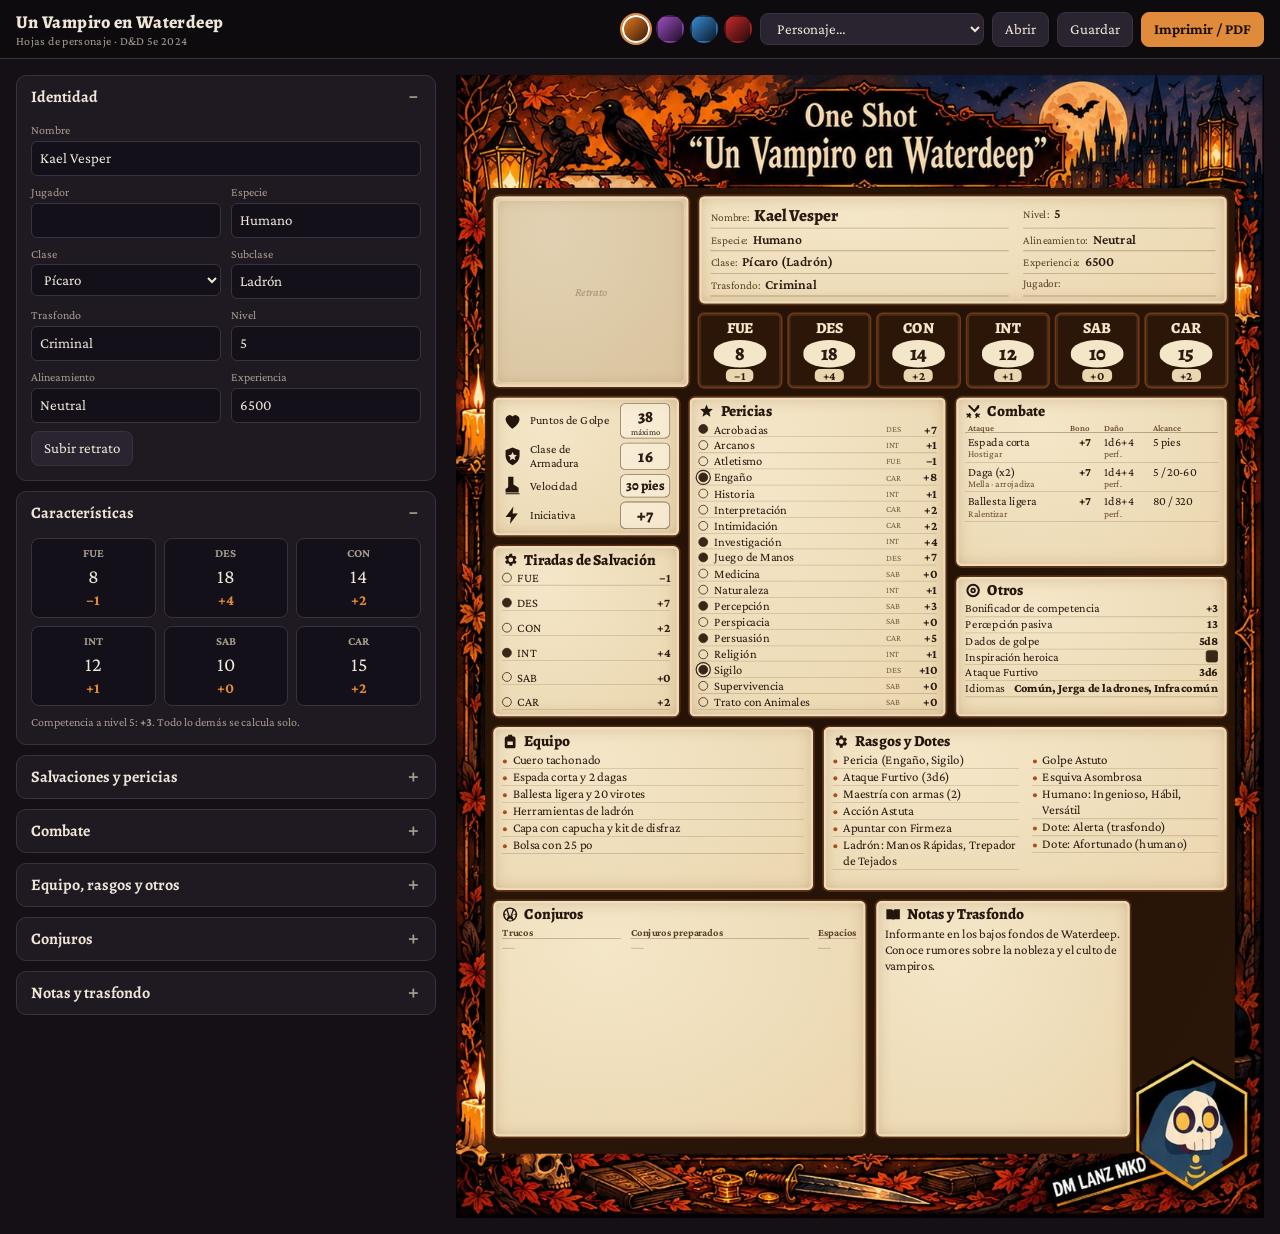
==== waterdeep/index.html @ 4fb5950d "Hojas de personaje rellenables: Un Vampiro en Waterdeep (5e 2024) Página en /waterdeep/: formulario " ====
<!doctype html>
<html lang="es">
<head>
<meta charset="utf-8">
<meta name="viewport" content="width=device-width,initial-scale=1">
<title>Hojas · Un Vampiro en Waterdeep</title>
<meta name="description" content="Hojas de personaje rellenables (D&D 5e 2024) para el one shot de Halloween de DM Lanz MKD.">
<meta name="robots" content="noindex">
<link rel="preconnect" href="https://fonts.googleapis.com">
<link rel="preconnect" href="https://fonts.gstatic.com" crossorigin>
<link href="https://fonts.googleapis.com/css2?family=Alegreya:wght@700;800&family=Crimson+Pro:ital,wght@0,400;0,600;0,700;1,400&display=swap" rel="stylesheet">
<link rel="stylesheet" href="hoja.css">
</head>
<body data-tab="editar">
<header class="bar">
  <h1>Un Vampiro en Waterdeep<small>Hojas de personaje · D&amp;D 5e 2024</small></h1>
  <div class="swatches" role="group" aria-label="Diseño">
    <button class="sw naranja" data-t="naranja" title="Naranja"></button>
    <button class="sw morado" data-t="morado" title="Morado"></button>
    <button class="sw azul" data-t="azul" title="Azul"></button>
    <button class="sw rojo" data-t="rojo" title="Rojo"></button>
  </div>
  <select class="btn" id="pregen" aria-label="Cargar personaje">
    <option value="">Personaje…</option>
    <option value="kael">Kael Vesper · Pícaro</option>
    <option value="seraphine">Seraphine Dathen · Clériga</option>
    <option value="aldric">Aldric Morn · Mago</option>
    <option value="thorne">Thorne Althar · Paladín</option>
    <option value="nueva">Hoja en blanco</option>
  </select>
  <button class="btn" id="btnLoad">Abrir</button>
  <button class="btn" id="btnSave">Guardar</button>
  <button class="btn pri" id="btnPrint">Imprimir / PDF</button>
  <div class="tabs">
    <button class="btn" data-tab="editar" aria-pressed="true">Editar</button>
    <button class="btn" data-tab="hoja" aria-pressed="false">Ver hoja</button>
  </div>
</header>
<main class="wrap">
  <section class="form" id="form"></section>
  <section class="view"><div class="stage" id="stage"><div class="sheet" id="sheet"></div></div></section>
</main>
<input type="file" id="jsonFile" accept=".json,application/json" hidden>
<input type="file" id="retFile" accept="image/*" hidden>
<script src="datos.js"></script>
<script src="hoja.js"></script>
</body>
</html>
---- waterdeep/hoja.css ----
/* ===== Hojas de personaje · Un Vampiro en Waterdeep ===== */
:root{
  --ui-bg:#141016; --ui-panel:#1f1a22; --ui-line:#3a3140; --ui-text:#efe6d8; --ui-dim:#a89c8e; --ui-acc:#e08a3c;
  --perg:#f4e6c8; --perg2:#ead6ae;
}
*{box-sizing:border-box}
html,body{margin:0}
body{background:var(--ui-bg);color:var(--ui-text);font:15px/1.4 "Crimson Pro",Georgia,serif}
button,input,select,textarea{font:inherit;color:inherit}

/* ---------- barra ---------- */
.bar{position:sticky;top:0;z-index:20;display:flex;flex-wrap:wrap;gap:8px;align-items:center;padding:10px 16px;background:#0e0b10ee;border-bottom:1px solid var(--ui-line);backdrop-filter:blur(6px)}
.bar h1{font:800 18px "Alegreya",serif;margin:0 auto 0 0;letter-spacing:.02em}
.bar h1 small{display:block;font:400 12px "Crimson Pro",serif;color:var(--ui-dim)}
.btn{background:#2a2330;border:1px solid var(--ui-line);border-radius:8px;padding:6px 12px;cursor:pointer;white-space:nowrap}
.btn:hover{border-color:var(--ui-acc)}
.btn.pri{background:var(--ui-acc);border-color:var(--ui-acc);color:#1a0f06;font-weight:700}
select.btn{padding-right:28px}
.swatches{display:flex;gap:6px}
.sw{width:28px;height:28px;border-radius:50%;border:2px solid transparent;cursor:pointer;padding:0}
.sw[aria-pressed="true"]{border-color:#fff;box-shadow:0 0 0 2px var(--ui-acc)}
.sw.naranja{background:linear-gradient(135deg,#e07a24,#3b1a08)}
.sw.morado{background:linear-gradient(135deg,#9a4ec0,#24102c)}
.sw.azul{background:linear-gradient(135deg,#3a8ad0,#0b1a2c)}
.sw.rojo{background:linear-gradient(135deg,#c42a2a,#2a0a0a)}
.tabs{display:none;gap:6px;width:100%}
.tabs .btn{flex:1}
.tabs .btn[aria-pressed="true"]{background:var(--ui-acc);color:#1a0f06;border-color:var(--ui-acc)}

/* ---------- layout ---------- */
.wrap{display:grid;grid-template-columns:minmax(320px,420px) 1fr;gap:20px;padding:16px;max-width:1500px;margin:0 auto}
.form{display:flex;flex-direction:column;gap:10px}
.view{min-width:0}
.stage{position:relative;width:100%;max-width:900px;margin:0 auto}
@media (max-width:860px){
  .wrap{grid-template-columns:1fr;padding:12px 16px}
  .tabs{display:flex}
  body[data-tab="hoja"] .form{display:none}
  body[data-tab="editar"] .view{display:none}
}

/* ---------- formulario ---------- */
details.sec{background:var(--ui-panel);border:1px solid var(--ui-line);border-radius:10px;overflow:hidden}
details.sec>summary{cursor:pointer;padding:10px 14px;font:700 16px "Alegreya",serif;list-style:none;display:flex;justify-content:space-between}
details.sec>summary::after{content:"＋";color:var(--ui-dim)}
details.sec[open]>summary::after{content:"－"}
.sec .in{padding:4px 14px 14px;display:grid;grid-template-columns:1fr 1fr;gap:8px 10px}
.f{display:flex;flex-direction:column;gap:2px;min-width:0}
.f.full{grid-column:1/-1}
.f>span{font-size:12px;color:var(--ui-dim)}
.f input,.f select,.f textarea{background:#14101a;border:1px solid var(--ui-line);border-radius:6px;padding:6px 8px;width:100%}
.f textarea{min-height:76px;resize:vertical}
.f input:focus,.f select:focus,.f textarea:focus{outline:none;border-color:var(--ui-acc)}
.hint{grid-column:1/-1;font-size:12px;color:var(--ui-dim);margin:0}
.abil-in{grid-column:1/-1;display:grid;grid-template-columns:repeat(3,1fr);gap:8px}
.abil-in label{background:#14101a;border:1px solid var(--ui-line);border-radius:8px;padding:6px;text-align:center}
.abil-in b{display:block;font-size:12px;color:var(--ui-dim)}
.abil-in input{width:100%;text-align:center;font-size:20px;background:none;border:0;padding:0}
.abil-in i{font-style:normal;color:var(--ui-acc);font-weight:700}
.chk{display:flex;gap:6px;align-items:center;font-size:14px}
.skills-in{grid-column:1/-1;display:grid;grid-template-columns:1fr auto;gap:4px 8px;align-items:center}
.skills-in select{background:#14101a;border:1px solid var(--ui-line);border-radius:6px;padding:3px 6px}
.saves-in{grid-column:1/-1;display:grid;grid-template-columns:repeat(3,1fr);gap:4px}
.atk{grid-column:1/-1;border:1px solid var(--ui-line);border-radius:8px;padding:8px;display:grid;grid-template-columns:repeat(6,1fr);gap:6px}
.atk .f{grid-column:span 2}
.atk .f.w3{grid-column:span 3}
.atk .f.w6{grid-column:1/-1}
.atk .row-end{grid-column:1/-1;display:flex;justify-content:space-between;align-items:center}
.ret-ctrl{grid-column:1/-1;display:flex;gap:8px;align-items:center;flex-wrap:wrap}
.ret-ctrl input[type=range]{flex:1;min-width:90px}

/* ============ HOJA (diseño a 1000 × 1414 px) ============ */
.sheet{position:absolute;top:0;left:0;width:1000px;height:1414px;transform-origin:0 0;
  background:#000 center/100% 100% no-repeat;color:#2a1a10;font-family:"Crimson Pro",Georgia,serif;
  -webkit-print-color-adjust:exact;print-color-adjust:exact;overflow:hidden}
.t-naranja{--L:3.6;--R:96.4;--T:9.9;--B:94.4;--PB:93.1;--nx:83.6;--ink:#2b1608;--acc:#a8501b;background-image:url(img/naranja.jpg);
  --logo:polygon(91.2% 85.9%,98.2% 88.7%,98.2% 95.2%,91.2% 97.9%,87.7% 96.3%,73.6% 99%,72.5% 96.5%,84% 94.3%,84% 88.7%)}
.t-morado{--L:5.2;--R:96.4;--T:12.1;--B:90.4;--PB:89.9;--nx:80.3;--ink:#22102a;--acc:#7a3794;background-image:url(img/morado.jpg);
  --logo:polygon(88.5% 82.3%,96.5% 85.5%,96.5% 92.8%,88.5% 96.1%,82.3% 93.5%,66.5% 97.6%,64.7% 93.8%,80.6% 90.4%,80.6% 85.5%)}
.t-azul{--L:3.8;--R:96.9;--T:10.8;--B:95.5;--PB:92.8;--nx:84;--ink:#0b1a2c;--acc:#285f8f;background-image:url(img/azul.jpg);
  --logo:polygon(92.7% 86.8%,98.9% 89.2%,98.9% 94.7%,92.7% 97.4%,88.3% 95%,74.6% 98.3%,73.1% 95.5%,86.4% 92.1%,86.4% 89.2%)}
.t-rojo{--L:3.4;--R:96.1;--T:11;--B:96.3;--PB:95.9;--nx:83.4;--ink:#2a0a0a;--acc:#951b1b;background-image:url(img/rojo.jpg);
  --logo:polygon(90.8% 85.6%,96.7% 88.1%,96.7% 92.9%,98.2% 92.7%,99% 96.1%,84.7% 98.6%,83.7% 94.7%,84.8% 94.5%,84.8% 88.1%)}

/* capa oscura que tapa la plantilla original */
.base{position:absolute;left:calc(var(--L)*10px);top:calc(var(--T)*14.14px);
  width:calc((var(--R) - var(--L))*10px);height:calc((var(--B) - var(--T))*14.14px);
  background:radial-gradient(ellipse at 50% 40%,color-mix(in srgb,var(--ink) 80%,#000) 0%,var(--ink) 100%);border-radius:10px}
/* el logo del DM se vuelve a pintar encima, recortado con su forma */
.logo{position:absolute;inset:0;background:inherit;background-size:100% 100%;clip-path:var(--logo);z-index:2;pointer-events:none}
.area{position:absolute;left:calc(var(--L)*10px + 8px);top:calc(var(--T)*14.14px + 8px);
  width:calc((var(--R) - var(--L))*10px - 16px);height:calc((var(--PB) - var(--T))*14.14px - 8px);
  display:flex;flex-direction:column;gap:9px}
.row{display:flex;gap:9px;min-height:0}
.col{display:flex;flex-direction:column;gap:9px;min-width:0;min-height:0}
.r1{flex:21 1 0}.r2{flex:35 1 0}.r3{flex:18 1 0}.r4{flex:26 1 0}

.box{position:relative;min-height:0;min-width:0;display:flex;flex-direction:column;
  background:radial-gradient(ellipse at 30% 20%,var(--perg) 0%,var(--perg2) 100%);
  border:2px solid color-mix(in srgb,var(--acc) 55%,#000);border-radius:9px;
  box-shadow:inset 0 0 0 3px color-mix(in srgb,var(--perg) 70%,transparent),inset 0 0 18px rgba(120,70,20,.28);padding:7px 11px 8px}
.box h3{margin:0 0 3px;display:flex;align-items:center;gap:7px;font:800 19px/1.1 "Alegreya",serif;color:#24160c}
.box h3 svg,.ic{width:20px;height:20px;flex:none;fill:#24160c}
.fit{flex:1;min-height:0;overflow:hidden;font-size:16px;line-height:1.25}
.ul{margin:0;padding:0;list-style:none}
.ul li{position:relative;padding-left:13px;border-bottom:1px solid rgba(90,60,30,.22)}
.ul.two{columns:2;column-gap:16px}
.ul li{break-inside:avoid}
.ul li::before{content:"";position:absolute;left:1px;top:.55em;width:5px;height:5px;border-radius:50%;background:var(--acc)}
.empty{color:rgba(60,40,20,.35);font-style:italic}

/* retrato */
.portrait{width:27%;padding:6px;flex:none}
.portrait .ph{flex:1;border-radius:6px;overflow:hidden;background:rgba(90,60,30,.12);display:flex;align-items:center;justify-content:center}
.portrait img{width:100%;height:100%;object-fit:cover;display:block}
.portrait .ph span{font:italic 15px "Crimson Pro";color:rgba(60,40,20,.35)}

/* identidad */
.ident{flex:56 1 0;display:grid;grid-template-columns:1.55fr 1fr;gap:1px 18px;padding:8px 14px;align-content:center}
.ident div{display:flex;gap:6px;align-items:baseline;border-bottom:1px solid rgba(90,60,30,.35);min-width:0;padding:1px 0}
.ident em{font-style:normal;font-size:14px;color:#5a4128;flex:none}
.ident b{font-weight:600;font-size:17px;white-space:nowrap;overflow:hidden;text-overflow:ellipsis}
.ident .big b{font:800 21px "Alegreya",serif}

/* características */
.abils{flex:44 1 0;display:flex;gap:6px}
.ab{flex:1;background:var(--ink);border:2px solid color-mix(in srgb,var(--acc) 70%,#000);border-radius:8px;
  display:flex;flex-direction:column;align-items:center;justify-content:space-between;padding:4px 4px 6px;box-shadow:inset 0 0 0 2px rgba(255,220,160,.12)}
.ab b{font:800 19px "Alegreya",serif;color:var(--perg)}
.ab .sc{background:var(--perg);border-radius:50%/45%;width:70%;flex:1;max-height:48px;display:flex;align-items:center;justify-content:center;font:800 25px "Alegreya",serif;margin:2px 0}
.ab .md{background:var(--perg2);border-radius:6px;padding:0 10px;font:700 15px "Crimson Pro"}

/* vitales */
.vit{display:grid;grid-template-columns:1fr auto;gap:5px 8px;align-items:center;flex:none}
.vit .lb{display:flex;align-items:center;gap:8px;font-size:15px;line-height:1.1}
.vit .lb svg{width:26px;height:26px;fill:#24160c;flex:none}
.val{min-width:62px;text-align:center;border:1.5px solid rgba(70,45,25,.6);border-radius:7px;padding:2px 6px;font:800 21px "Alegreya",serif;background:rgba(255,250,235,.5)}
.val small{display:block;font:400 11px "Crimson Pro";margin-top:-2px}

/* listas con punto de competencia */
.lst{display:flex;flex-direction:column;justify-content:space-between;flex:1;min-height:0}
.lst div{display:flex;align-items:center;gap:7px;border-bottom:1px solid rgba(90,60,30,.22);line-height:1.15}
.lst .n{flex:1;white-space:nowrap;overflow:hidden;text-overflow:ellipsis}
.lst .a{font-size:11px;color:#7a5c3c;width:26px}
.lst .v{font-weight:700;width:30px;text-align:right}
.dot{width:12px;height:12px;border-radius:50%;border:1.5px solid #3a2616;flex:none}
.dot.on{background:#3a2616}
.dot.ex{background:#3a2616;box-shadow:0 0 0 2px var(--perg),0 0 0 3.5px #3a2616}
.sk{font-size:15.5px}
.sv{font-size:15.5px}

/* combate */
table.atk-t{width:100%;border-collapse:collapse;font-size:15px}
.atk-t th{font:600 11px "Crimson Pro";color:#6a4c2e;text-align:left;border-bottom:1px solid rgba(90,60,30,.45);padding:0 3px}
.atk-t td{padding:2px 3px;border-bottom:1px solid rgba(90,60,30,.22);vertical-align:top}
.atk-t td.b{font-weight:800;text-align:center}
.atk-t .sub{display:block;font-size:12px;color:#6a4c2e;line-height:1.1}
.otros div{display:flex;justify-content:space-between;gap:6px;border-bottom:1px solid rgba(90,60,30,.22)}
.otros b{font-weight:800}
.chkbox{display:inline-block;width:15px;height:15px;border:1.5px solid #3a2616;border-radius:3px;vertical-align:-2px}
.chkbox.on{background:#3a2616}

/* conjuros */
.spells{display:grid;grid-template-columns:1fr 1.5fr auto;gap:12px}
.spells h4{margin:0;font:700 13px "Crimson Pro";color:#5a4128;border-bottom:1px solid rgba(90,60,30,.4)}
.slots div{white-space:nowrap;display:flex;gap:6px;align-items:center}
.slots i{font-style:normal;font-size:13px;color:#5a4128;width:28px}
.slot{display:inline-block;width:12px;height:12px;border:1.5px solid #3a2616;border-radius:50%;margin-right:2px}
.spell-head{font-size:13px;color:#5a4128;margin:-2px 0 3px}
.spell-head b{color:#24160c}
.notas{white-space:pre-wrap}
.notes-box{margin-right:calc((var(--R) - var(--nx))*10px - 8px)}

/* ---------- impresión ---------- */
@page{size:A4;margin:0}
@media print{
  body{background:#fff}
  .bar,.form,.tabs{display:none!important}
  .wrap{display:block;padding:0;margin:0;max-width:none}
  .view{display:block!important}
  .stage{width:210mm!important;height:297mm!important;max-width:none;margin:0;overflow:hidden}
  .sheet{transform:scale(.7937)!important}
}
@media (max-width:860px){.bar{position:static}}
.abil-in input{-moz-appearance:textfield;appearance:textfield}
.abil-in input::-webkit-inner-spin-button{-webkit-appearance:none;margin:0}
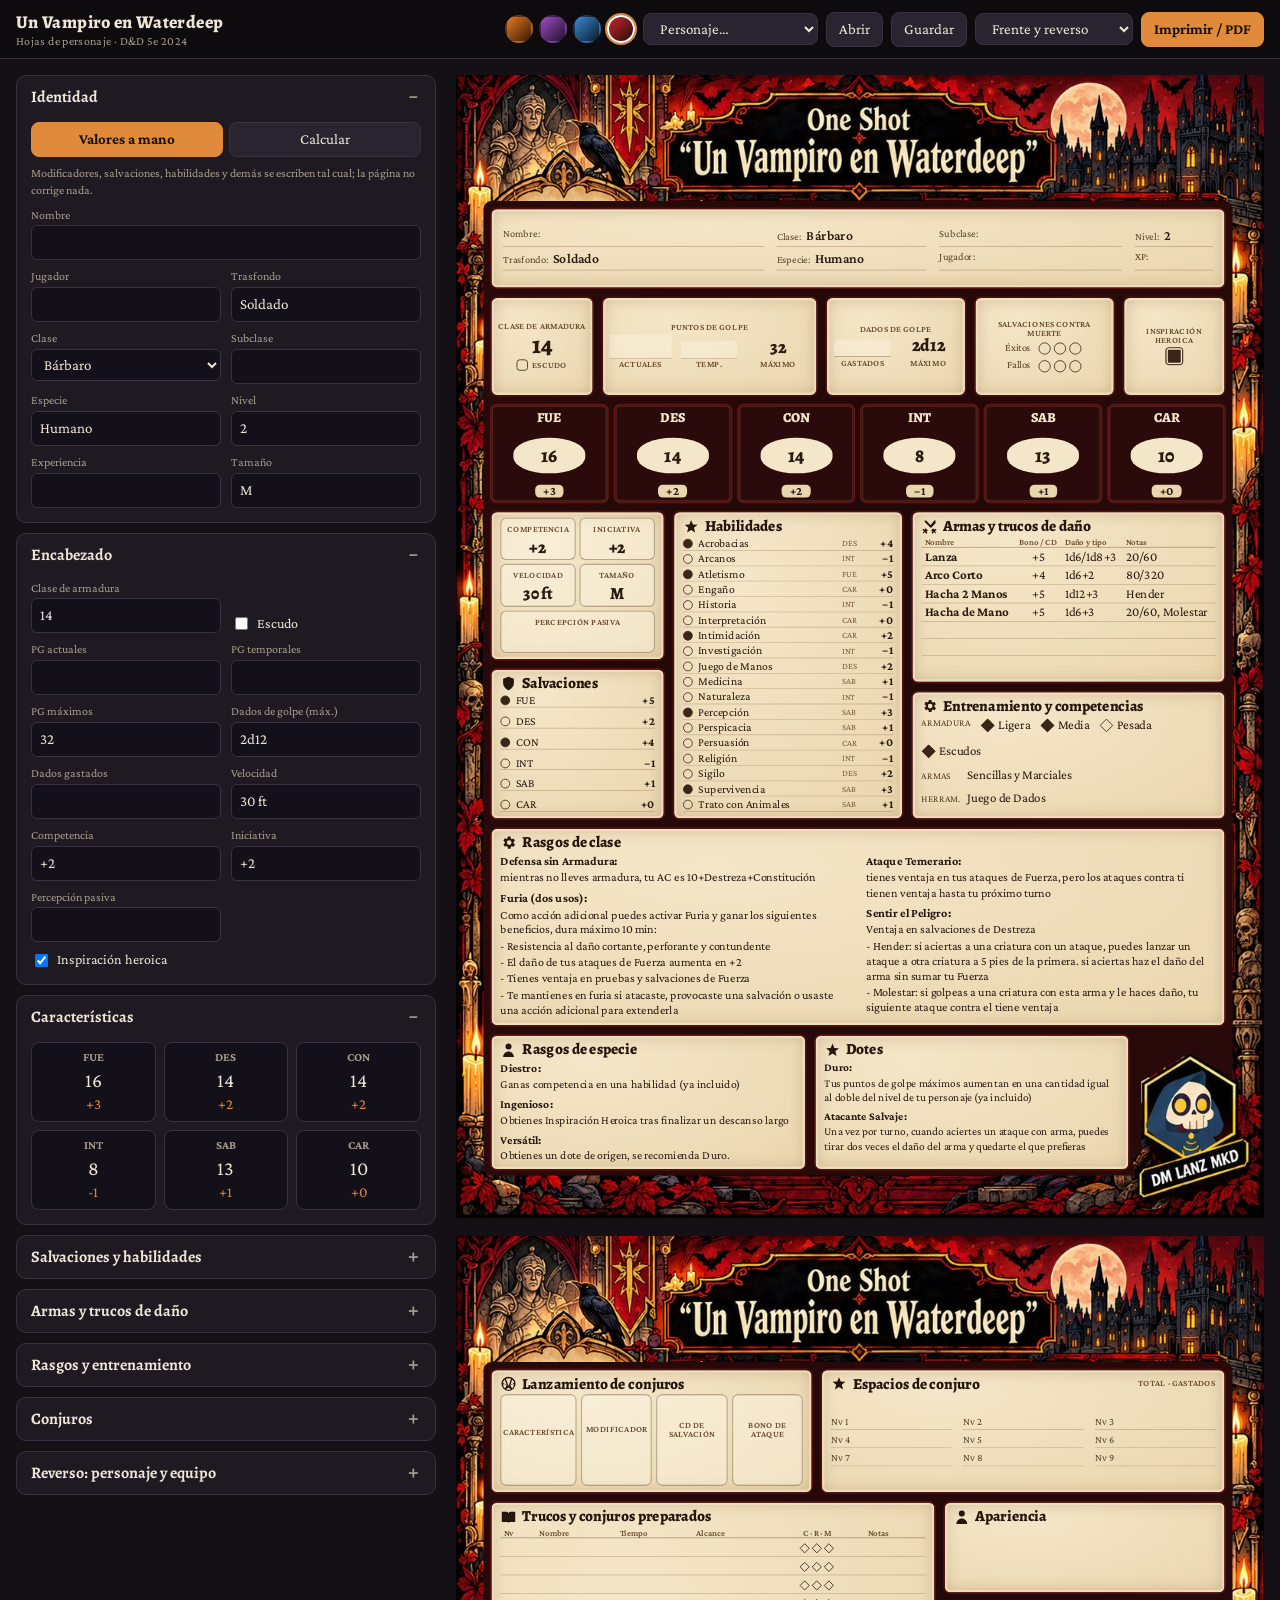
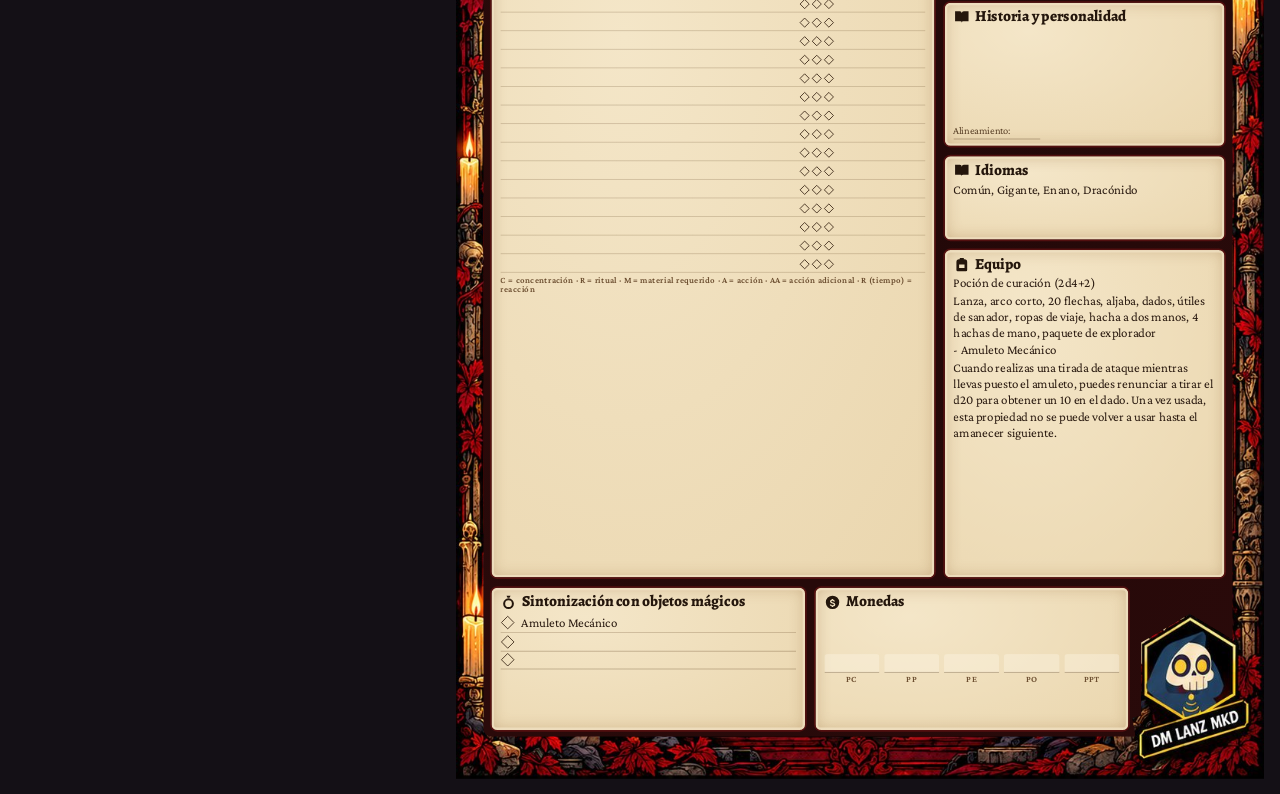
==== commit 079052bb: "Waterdeep: 6 pregenerados del DM tal cual, segunda hoja y sin retrato - Pregenerados de 'Equipo Nive" ====
--- a/waterdeep/index.html
+++ b/waterdeep/index.html
@@ -9,7 +9,7 @@
 <link rel="preconnect" href="https://fonts.googleapis.com">
 <link rel="preconnect" href="https://fonts.gstatic.com" crossorigin>
 <link href="https://fonts.googleapis.com/css2?family=Alegreya:wght@700;800&family=Crimson+Pro:ital,wght@0,400;0,600;0,700;1,400&display=swap" rel="stylesheet">
-<link rel="stylesheet" href="hoja.css">
+<link rel="stylesheet" href="hoja.css?v=2">
 </head>
 <body data-tab="editar">
 <header class="bar">
@@ -22,14 +22,19 @@
   </div>
   <select class="btn" id="pregen" aria-label="Cargar personaje">
     <option value="">Personaje…</option>
-    <option value="kael">Kael Vesper · Pícaro</option>
-    <option value="seraphine">Seraphine Dathen · Clériga</option>
-    <option value="aldric">Aldric Morn · Mago</option>
-    <option value="thorne">Thorne Althar · Paladín</option>
+    <option value="soldado">Bárbaro · Soldado</option>
+    <option value="charlatan">Pícaro · Charlatán</option>
+    <option value="marinero">Druida · Marinero</option>
+    <option value="escriba">Clérigo · Escriba</option>
+    <option value="criminal">Mago · Criminal</option>
+    <option value="guardia">Guerrero · Guardia</option>
     <option value="nueva">Hoja en blanco</option>
   </select>
   <button class="btn" id="btnLoad">Abrir</button>
   <button class="btn" id="btnSave">Guardar</button>
+  <select class="btn" id="printWhat" aria-label="Qué imprimir">
+    <option value="ambas">Frente y reverso</option><option value="frente">Solo frente</option><option value="reverso">Solo reverso</option>
+  </select>
   <button class="btn pri" id="btnPrint">Imprimir / PDF</button>
   <div class="tabs">
     <button class="btn" data-tab="editar" aria-pressed="true">Editar</button>
@@ -38,11 +43,13 @@
 </header>
 <main class="wrap">
   <section class="form" id="form"></section>
-  <section class="view"><div class="stage" id="stage"><div class="sheet" id="sheet"></div></div></section>
+  <section class="view">
+    <div class="stage" id="stage1"><div class="sheet" id="sheet1"></div></div>
+    <div class="stage" id="stage2"><div class="sheet" id="sheet2"></div></div>
+  </section>
 </main>
 <input type="file" id="jsonFile" accept=".json,application/json" hidden>
-<input type="file" id="retFile" accept="image/*" hidden>
-<script src="datos.js"></script>
-<script src="hoja.js"></script>
+<script src="datos.js?v=2"></script>
+<script src="hoja.js?v=2"></script>
 </body>
 </html>
--- a/waterdeep/hoja.css
+++ b/waterdeep/hoja.css
@@ -66,8 +66,6 @@
 .atk .f.w3{grid-column:span 3}
 .atk .f.w6{grid-column:1/-1}
 .atk .row-end{grid-column:1/-1;display:flex;justify-content:space-between;align-items:center}
-.ret-ctrl{grid-column:1/-1;display:flex;gap:8px;align-items:center;flex-wrap:wrap}
-.ret-ctrl input[type=range]{flex:1;min-width:90px}
 
 /* ============ HOJA (diseño a 1000 × 1414 px) ============ */
 .sheet{position:absolute;top:0;left:0;width:1000px;height:1414px;transform-origin:0 0;
@@ -93,7 +91,6 @@
   display:flex;flex-direction:column;gap:9px}
 .row{display:flex;gap:9px;min-height:0}
 .col{display:flex;flex-direction:column;gap:9px;min-width:0;min-height:0}
-.r1{flex:21 1 0}.r2{flex:35 1 0}.r3{flex:18 1 0}.r4{flex:26 1 0}
 
 .box{position:relative;min-height:0;min-width:0;display:flex;flex-direction:column;
   background:radial-gradient(ellipse at 30% 20%,var(--perg) 0%,var(--perg2) 100%);
@@ -108,36 +105,48 @@
 .ul li{break-inside:avoid}
 .ul li::before{content:"";position:absolute;left:1px;top:.55em;width:5px;height:5px;border-radius:50%;background:var(--acc)}
 .empty{color:rgba(60,40,20,.35);font-style:italic}
-
-/* retrato */
-.portrait{width:27%;padding:6px;flex:none}
-.portrait .ph{flex:1;border-radius:6px;overflow:hidden;background:rgba(90,60,30,.12);display:flex;align-items:center;justify-content:center}
-.portrait img{width:100%;height:100%;object-fit:cover;display:block}
-.portrait .ph span{font:italic 15px "Crimson Pro";color:rgba(60,40,20,.35)}
-
-/* identidad */
-.ident{flex:56 1 0;display:grid;grid-template-columns:1.55fr 1fr;gap:1px 18px;padding:8px 14px;align-content:center}
+.lbl{font:600 11px/1 "Crimson Pro";color:#6a4c2e;text-transform:uppercase;letter-spacing:.04em}
+.view{display:flex;flex-direction:column;gap:18px}
+
+/* ---------- frente ---------- */
+.f-id{flex:9 1 0}.f-head{flex:11 1 0}.f-ab{flex:11 1 0}.f-main{flex:34 1 0}.f-feat{flex:22 1 0}.f-last{flex:15 1 0}
+.ident{flex:1;display:grid;grid-template-columns:2fr 1.15fr 1.4fr .6fr;gap:2px 16px;padding:6px 14px;align-content:center}
 .ident div{display:flex;gap:6px;align-items:baseline;border-bottom:1px solid rgba(90,60,30,.35);min-width:0;padding:1px 0}
-.ident em{font-style:normal;font-size:14px;color:#5a4128;flex:none}
+.ident em{font-style:normal;font-size:13px;color:#5a4128;flex:none}
 .ident b{font-weight:600;font-size:17px;white-space:nowrap;overflow:hidden;text-overflow:ellipsis}
 .ident .big b{font:800 21px "Alegreya",serif}
 
-/* características */
-.abils{flex:44 1 0;display:flex;gap:6px}
+.hd{align-items:center;justify-content:center;gap:3px;padding:5px 8px;text-align:center}
+.hd .lbl{display:block}
+.big-v{font:800 30px/1 "Alegreya",serif}
+.pair{display:flex;gap:8px;align-items:flex-end;justify-content:center;width:100%}
+.pair>div{display:flex;flex-direction:column;align-items:center;gap:2px;flex:1;min-width:0}
+.si{width:100%;max-width:90px;text-align:center;border:0;border-bottom:1.5px solid rgba(70,45,25,.55);background:rgba(255,250,235,.35);
+  font:800 26px/1.1 "Alegreya",serif;color:#24160c;padding:0;border-radius:4px 4px 0 0}
+.si.sm{font-size:19px;max-width:70px}
+.si:focus{outline:2px solid var(--acc);background:#fff8e8}
+.ro{font:800 22px/1.1 "Alegreya",serif;min-height:26px}
+.tg{cursor:pointer}
+.circ{display:inline-block;width:15px;height:15px;border:1.6px solid #3a2616;border-radius:50%;margin:0 2px;vertical-align:middle}
+.circ.on{background:#3a2616}
+.dia{display:inline-block;width:12px;height:12px;border:1.6px solid #3a2616;transform:rotate(45deg);margin:0 3px;vertical-align:middle}
+.dia.on{background:#3a2616}
+.ds{display:grid;grid-template-columns:auto auto;gap:4px 8px;align-items:center;justify-content:center;font-size:13px}
+.ds span:nth-child(odd){text-align:right;color:#5a4128}
+.chkbox.tg{width:22px;height:22px;border-radius:4px}
+
+.abils{flex:1;display:flex;gap:6px}
 .ab{flex:1;background:var(--ink);border:2px solid color-mix(in srgb,var(--acc) 70%,#000);border-radius:8px;
-  display:flex;flex-direction:column;align-items:center;justify-content:space-between;padding:4px 4px 6px;box-shadow:inset 0 0 0 2px rgba(255,220,160,.12)}
-.ab b{font:800 19px "Alegreya",serif;color:var(--perg)}
-.ab .sc{background:var(--perg);border-radius:50%/45%;width:70%;flex:1;max-height:48px;display:flex;align-items:center;justify-content:center;font:800 25px "Alegreya",serif;margin:2px 0}
+  display:flex;flex-direction:column;align-items:center;justify-content:space-between;padding:3px 4px 5px;box-shadow:inset 0 0 0 2px rgba(255,220,160,.12)}
+.ab b{font:800 17px "Alegreya",serif;color:var(--perg)}
+.ab .sc{background:var(--perg);border-radius:50%/45%;width:66%;flex:1;max-height:44px;display:flex;align-items:center;justify-content:center;font:800 24px "Alegreya",serif;margin:2px 0}
 .ab .md{background:var(--perg2);border-radius:6px;padding:0 10px;font:700 15px "Crimson Pro"}
 
-/* vitales */
-.vit{display:grid;grid-template-columns:1fr auto;gap:5px 8px;align-items:center;flex:none}
-.vit .lb{display:flex;align-items:center;gap:8px;font-size:15px;line-height:1.1}
-.vit .lb svg{width:26px;height:26px;fill:#24160c;flex:none}
-.val{min-width:62px;text-align:center;border:1.5px solid rgba(70,45,25,.6);border-radius:7px;padding:2px 6px;font:800 21px "Alegreya",serif;background:rgba(255,250,235,.5)}
-.val small{display:block;font:400 11px "Crimson Pro";margin-top:-2px}
-
-/* listas con punto de competencia */
+.stats{display:grid;grid-template-columns:1fr 1fr;gap:5px;flex:none}
+.stats>div{border:1.5px solid rgba(70,45,25,.45);border-radius:7px;background:rgba(255,250,235,.4);text-align:center;padding:2px 2px 3px}
+.stats>div.w2{grid-column:1/-1}
+.stats b{display:block;font:800 21px/1.15 "Alegreya",serif}
+
 .lst{display:flex;flex-direction:column;justify-content:space-between;flex:1;min-height:0}
 .lst div{display:flex;align-items:center;gap:7px;border-bottom:1px solid rgba(90,60,30,.22);line-height:1.15}
 .lst .n{flex:1;white-space:nowrap;overflow:hidden;text-overflow:ellipsis}
@@ -146,30 +155,44 @@
 .dot{width:12px;height:12px;border-radius:50%;border:1.5px solid #3a2616;flex:none}
 .dot.on{background:#3a2616}
 .dot.ex{background:#3a2616;box-shadow:0 0 0 2px var(--perg),0 0 0 3.5px #3a2616}
-.sk{font-size:15.5px}
-.sv{font-size:15.5px}
-
-/* combate */
-table.atk-t{width:100%;border-collapse:collapse;font-size:15px}
-.atk-t th{font:600 11px "Crimson Pro";color:#6a4c2e;text-align:left;border-bottom:1px solid rgba(90,60,30,.45);padding:0 3px}
-.atk-t td{padding:2px 3px;border-bottom:1px solid rgba(90,60,30,.22);vertical-align:top}
-.atk-t td.b{font-weight:800;text-align:center}
-.atk-t .sub{display:block;font-size:12px;color:#6a4c2e;line-height:1.1}
-.otros div{display:flex;justify-content:space-between;gap:6px;border-bottom:1px solid rgba(90,60,30,.22)}
-.otros b{font-weight:800}
-.chkbox{display:inline-block;width:15px;height:15px;border:1.5px solid #3a2616;border-radius:3px;vertical-align:-2px}
-.chkbox.on{background:#3a2616}
-
-/* conjuros */
-.spells{display:grid;grid-template-columns:1fr 1.5fr auto;gap:12px}
-.spells h4{margin:0;font:700 13px "Crimson Pro";color:#5a4128;border-bottom:1px solid rgba(90,60,30,.4)}
-.slots div{white-space:nowrap;display:flex;gap:6px;align-items:center}
-.slots i{font-style:normal;font-size:13px;color:#5a4128;width:28px}
-.slot{display:inline-block;width:12px;height:12px;border:1.5px solid #3a2616;border-radius:50%;margin-right:2px}
-.spell-head{font-size:13px;color:#5a4128;margin:-2px 0 3px}
-.spell-head b{color:#24160c}
+.sk,.sv{font-size:15.5px}
+
+table.t{width:100%;border-collapse:collapse}
+.t th{font:600 11px "Crimson Pro";color:#6a4c2e;text-align:left;border-bottom:1px solid rgba(90,60,30,.45);padding:0 4px;white-space:nowrap}
+.t td{padding:1px 4px;border-bottom:1px solid rgba(90,60,30,.25);vertical-align:top;height:1.3em}
+.t td.c{text-align:center;white-space:nowrap}
+.t td.b{font-weight:700}
+.t .dia{width:9px;height:9px;margin:0 3px}
+
+.ent{display:grid;grid-template-columns:auto 1fr;gap:3px 8px;align-items:baseline;font-size:15px}
+.ent .armr{grid-column:1/-1;display:flex;gap:12px;flex-wrap:wrap}
+.ent .armr span{display:inline-flex;align-items:center;gap:4px}
+.ent em{font-style:normal;color:#5a4128;font-size:12px;text-transform:uppercase}
+
+.prose p{margin:0}
+.prose p+p{margin-top:.1em}
+.prose .gap{height:.45em}
+.prose b{font-weight:700;color:#24160c}
+.cols2{columns:2;column-gap:22px;column-rule:1px solid rgba(90,60,30,.3)}
 .notas{white-space:pre-wrap}
-.notes-box{margin-right:calc((var(--R) - var(--nx))*10px - 8px)}
+.logo-gap{margin-right:calc((var(--R) - var(--nx))*10px - 8px)}
+
+/* ---------- reverso ---------- */
+.b-head{flex:13 1 0}.b-main{flex:70 1 0}.b-last{flex:15 1 0}
+.cast{display:grid;grid-template-columns:repeat(4,1fr);gap:6px;flex:1;align-items:stretch}
+.cast>div{border:1.5px solid rgba(70,45,25,.45);border-radius:7px;background:rgba(255,250,235,.4);display:flex;flex-direction:column;justify-content:center;align-items:center;text-align:center;padding:2px}
+.cast b{font:800 24px/1.1 "Alegreya",serif}
+.cast b.txt{font-size:18px}
+.slotg{display:grid;grid-template-columns:repeat(3,1fr);gap:3px 14px;flex:1;align-content:center}
+.slotg>div{display:flex;align-items:center;gap:6px;white-space:nowrap;border-bottom:1px solid rgba(90,60,30,.22)}
+.slotg i{font-style:normal;font-size:13px;color:#5a4128;width:30px}
+.slotg u{text-decoration:none;font-weight:800;min-width:14px;text-align:center}
+.sp-t td{font-size:1em}
+.sp-t td.nv{text-align:center;width:2.2em}
+.coins{display:grid;grid-template-columns:repeat(5,1fr);gap:6px;flex:1;align-items:center}
+.coins>div{display:flex;flex-direction:column;align-items:center;gap:2px}
+.coins .si{max-width:none;font-size:20px}
+.sint div{display:flex;align-items:center;gap:8px;border-bottom:1px solid rgba(90,60,30,.3);padding:2px 0;font-size:16px;min-height:1.4em}
 
 /* ---------- impresión ---------- */
 @page{size:A4;margin:0}
@@ -178,9 +201,16 @@
   .bar,.form,.tabs{display:none!important}
   .wrap{display:block;padding:0;margin:0;max-width:none}
   .view{display:block!important}
-  .stage{width:210mm!important;height:297mm!important;max-width:none;margin:0;overflow:hidden}
-  .sheet{transform:scale(.7937)!important}
+  .stage{width:210mm!important;height:296.5mm!important;max-width:none;margin:0;overflow:hidden;break-after:page}
+  .stage:last-child{break-after:auto}
+  .sheet{transform:none!important;zoom:.7937}
+  body.p-frente #stage2,body.p-reverso #stage1{display:none!important}
+  .si{background:transparent!important;outline:0!important}
 }
 @media (max-width:860px){.bar{position:static}}
 .abil-in input{-moz-appearance:textfield;appearance:textfield}
 .abil-in input::-webkit-inner-spin-button{-webkit-appearance:none;margin:0}
+.chkbox{display:inline-block;width:15px;height:15px;border:1.6px solid #3a2616;border-radius:3px;vertical-align:-2px;flex:none}
+.chkbox.on{background:#3a2616;box-shadow:inset 0 0 0 2px var(--perg)}
+.sk,.sv{font-size:14.5px}
+.lst div{line-height:1.08}
